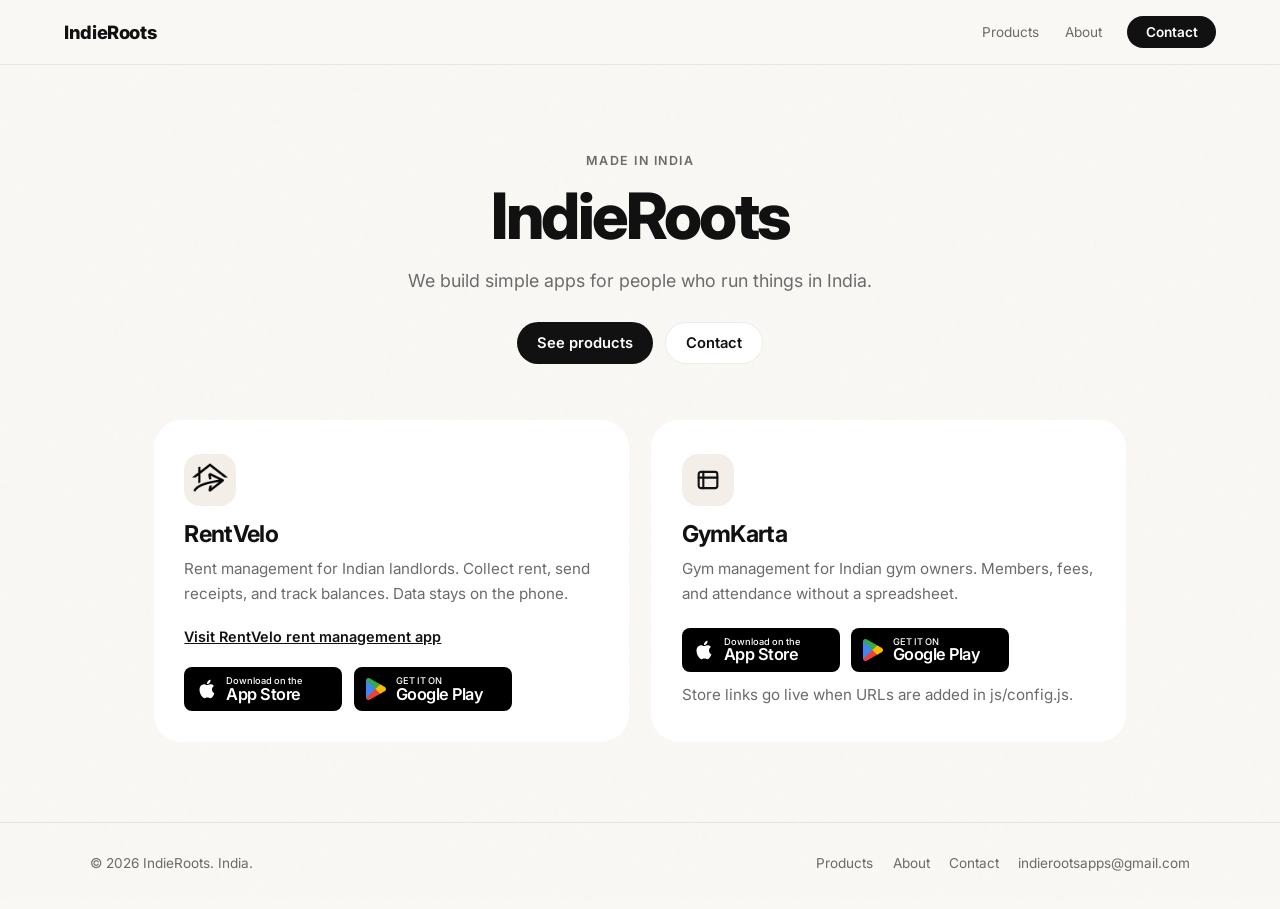
==== index.html @ f4661a48 "first commit" ====
<!DOCTYPE html>
<html lang="en">
<head>
  <meta charset="UTF-8" />
  <meta name="viewport" content="width=device-width, initial-scale=1.0" />
  <title>IndieRoots — Simple apps for people who run things in India</title>
  <meta name="description" content="IndieRoots builds focused apps for Indian operators. RentVelo for landlords. GymKarta for gym owners. Made in India." />
  <link rel="canonical" href="https://indieroots.in/" />
  <meta property="og:type" content="website" />
  <meta property="og:site_name" content="IndieRoots" />
  <meta property="og:title" content="IndieRoots — Simple apps for people who run things in India" />
  <meta property="og:description" content="IndieRoots builds focused apps for Indian operators. RentVelo for landlords. GymKarta for gym owners." />
  <meta property="og:url" content="https://indieroots.in/" />
  <meta property="og:image" content="https://indieroots.in/assets/og.png" />
  <meta name="twitter:card" content="summary_large_image" />
  <meta name="twitter:title" content="IndieRoots — Simple apps for people who run things in India" />
  <meta name="twitter:description" content="RentVelo for landlords. GymKarta for gym owners. Built in India." />
  <meta name="twitter:image" content="https://indieroots.in/assets/og.png" />
  <!-- After Search Console setup, paste the verification token: -->
  <!-- <meta name="google-site-verification" content="PASTE_TOKEN_HERE" /> -->
  <link rel="icon" href="/assets/rentvelo-logo.png" />
  <link href="https://fonts.googleapis.com/css2?family=Inter:wght@400;500;600;700;800&display=swap" rel="stylesheet" />
  <link rel="stylesheet" href="/css/site.css" />
  <script type="application/ld+json">
  {
    "@context": "https://schema.org",
    "@graph": [
      {
        "@type": "Organization",
        "@id": "https://indieroots.in/#org",
        "name": "IndieRoots",
        "url": "https://indieroots.in/",
        "email": "indierootsapps@gmail.com",
        "areaServed": { "@type": "Country", "name": "India" },
        "description": "IndieRoots builds simple apps for people who run things in India.",
        "makesOffer": [
          {
            "@type": "Offer",
            "itemOffered": {
              "@type": "SoftwareApplication",
              "name": "RentVelo",
              "url": "https://rentvelo.indieroots.in/",
              "applicationCategory": "BusinessApplication",
              "operatingSystem": "iOS, Android"
            }
          },
          {
            "@type": "Offer",
            "itemOffered": {
              "@type": "SoftwareApplication",
              "name": "GymKarta",
              "url": "https://indieroots.in/products/",
              "applicationCategory": "BusinessApplication",
              "operatingSystem": "iOS, Android"
            }
          }
        ]
      },
      {
        "@type": "WebSite",
        "name": "IndieRoots",
        "url": "https://indieroots.in/",
        "publisher": { "@id": "https://indieroots.in/#org" }
      }
    ]
  }
  </script>
</head>
<body>
  <nav>
    <a class="nav-brand" href="/">IndieRoots</a>
    <div class="nav-links">
      <a href="/products/">Products</a>
      <a href="/about/">About</a>
      <a href="/contact/" class="nav-cta">Contact</a>
    </div>
    <button class="hamburger" type="button" aria-label="Open menu"><span></span><span></span><span></span></button>
  </nav>
  <div class="mobile-menu" id="mobileMenu">
    <a href="/products/">Products</a>
    <a href="/about/">About</a>
    <a href="/contact/">Contact</a>
  </div>

  <main>
    <div class="wrap">
      <section class="hero">
        <div class="eyebrow">Made in India</div>
        <h1>IndieRoots</h1>
        <p class="lede">We build simple apps for people who run things in India.</p>
        <div class="hero-actions">
          <a class="btn btn-dark" href="/products/">See products</a>
          <a class="btn btn-ghost" href="/contact/">Contact</a>
        </div>
      </section>

      <section class="product-grid">
        <article class="product-card">
          <div class="product-mark"><img src="/assets/rentvelo-logo.png" alt="" /></div>
          <h2>RentVelo</h2>
          <p>Rent management for Indian landlords. Collect rent, send receipts, and track balances. Data stays on the phone.</p>
          <div class="card-links">
            <a class="text-link" href="https://rentvelo.indieroots.in/">Visit RentVelo rent management app</a>
          </div>
          <div class="card-links">
            <a class="btn-store" href="https://apps.apple.com/in/app/rentvelo-property-manager/id6761322535" aria-label="Download RentVelo on the App Store">
              <svg class="store-icon" viewBox="0 0 24 24" fill="currentColor"><path d="M18.71 19.5c-.83 1.24-1.71 2.45-3.05 2.47-1.34.03-1.77-.79-3.29-.79-1.53 0-2 .77-3.27.82-1.31.05-2.3-1.32-3.14-2.53C4.25 17 2.94 12.45 4.7 9.39c.87-1.52 2.43-2.48 4.12-2.51 1.28-.02 2.5.87 3.29.87.78 0 2.26-1.07 3.8-.91.65.03 2.47.26 3.64 1.98-.09.06-2.17 1.28-2.15 3.81.03 3.02 2.65 4.03 2.68 4.04-.03.07-.42 1.44-1.38 2.83M13 3.5c.73-.83 1.94-1.46 2.94-1.5.13 1.17-.34 2.35-1.04 3.19-.69.85-1.83 1.51-2.95 1.42-.15-1.15.41-2.35 1.05-3.11z"/></svg>
              <span class="btn-store-copy"><small>Download on the</small><strong>App Store</strong></span>
            </a>
            <a class="btn-store" href="https://play.google.com/store/apps/details?id=com.indieroots.rentVelo" aria-label="Get RentVelo on Google Play">
              <img class="store-icon" src="/assets/googlePlay.png" alt="" />
              <span class="btn-store-copy"><small>GET IT ON</small><strong>Google Play</strong></span>
            </a>
          </div>
        </article>

        <article class="product-card">
          <div class="product-mark">
            <svg viewBox="0 0 24 24" fill="none" stroke="#111" stroke-width="1.8" stroke-linecap="round"><rect x="4" y="5" width="16" height="14" rx="2"/><path d="M8 5v14M4 10h16"/></svg>
          </div>
          <h2>GymKarta</h2>
          <p>Gym management for Indian gym owners. Members, fees, and attendance without a spreadsheet.</p>
          <div class="card-links">
            <a class="btn-store" href="#" data-gymkarta-store="appStore" aria-label="Download GymKarta on the App Store">
              <svg class="store-icon" viewBox="0 0 24 24" fill="currentColor"><path d="M18.71 19.5c-.83 1.24-1.71 2.45-3.05 2.47-1.34.03-1.77-.79-3.29-.79-1.53 0-2 .77-3.27.82-1.31.05-2.3-1.32-3.14-2.53C4.25 17 2.94 12.45 4.7 9.39c.87-1.52 2.43-2.48 4.12-2.51 1.28-.02 2.5.87 3.29.87.78 0 2.26-1.07 3.8-.91.65.03 2.47.26 3.64 1.98-.09.06-2.17 1.28-2.15 3.81.03 3.02 2.65 4.03 2.68 4.04-.03.07-.42 1.44-1.38 2.83M13 3.5c.73-.83 1.94-1.46 2.94-1.5.13 1.17-.34 2.35-1.04 3.19-.69.85-1.83 1.51-2.95 1.42-.15-1.15.41-2.35 1.05-3.11z"/></svg>
              <span class="btn-store-copy"><small>Download on the</small><strong>App Store</strong></span>
            </a>
            <a class="btn-store" href="#" data-gymkarta-store="playStore" aria-label="Get GymKarta on Google Play">
              <img class="store-icon" src="/assets/googlePlay.png" alt="" />
              <span class="btn-store-copy"><small>GET IT ON</small><strong>Google Play</strong></span>
            </a>
          </div>
          <p class="note">Store links go live when URLs are added in js/config.js.</p>
        </article>
      </section>
    </div>
  </main>

  <footer>
    <div class="footer-inner">
      <p>© 2026 IndieRoots. India.</p>
      <div class="footer-links">
        <a href="/products/">Products</a>
        <a href="/about/">About</a>
        <a href="/contact/">Contact</a>
        <a href="mailto:indierootsapps@gmail.com">indierootsapps@gmail.com</a>
      </div>
    </div>
  </footer>
  <script src="/js/config.js"></script>
  <script src="/js/site.js"></script>
</body>
</html>
---- css/site.css ----
*,
*::before,
*::after {
  box-sizing: border-box;
  margin: 0;
  padding: 0
}

:root {
  --bg: #FAF8F5;
  --surface: #FFFFFF;
  --surface2: #F3EFE8;
  --text: #111111;
  --muted: #6B6B6B;
  --accent: #111111;
  --border: rgba(17, 17, 17, 0.08);
  --max: 1100px
}

html {
  scroll-behavior: smooth
}

body {
  background: var(--bg);
  color: var(--text);
  font-family: Inter, system-ui, sans-serif;
  min-height: 100vh;
  display: flex;
  flex-direction: column
}

body::before {
  content: "";
  position: fixed;
  inset: 0;
  opacity: .025;
  background-image: url("data:image/svg+xml,%3Csvg viewBox='0 0 200 200' xmlns='http://www.w3.org/2000/svg'%3E%3Cfilter id='n'%3E%3CfeTurbulence type='fractalNoise' baseFrequency='0.85' numOctaves='4' stitchTiles='stitch'/%3E%3C/filter%3E%3Crect width='100%25' height='100%25' filter='url(%23n)'/%3E%3C/svg%3E");
  pointer-events: none;
  z-index: 0
}

nav, main, footer {
  position: relative;
  z-index: 1
}

nav {
  position: sticky;
  top: 0;
  z-index: 200;
  display: flex;
  align-items: center;
  justify-content: space-between;
  padding: 1rem 5%;
  background: rgba(250, 248, 245, 0.86);
  backdrop-filter: blur(20px);
  border-bottom: 1px solid var(--border)
}

.nav-brand {
  font-weight: 800;
  font-size: 1.15rem;
  letter-spacing: -.02em;
  color: var(--text);
  text-decoration: none
}

.nav-links {
  display: flex;
  gap: 1.6rem;
  align-items: center
}

.nav-links a {
  color: var(--muted);
  text-decoration: none;
  font-size: .85rem
}

.nav-links a:hover,
.nav-links a.is-active {
  color: var(--text)
}

.nav-cta {
  background: #111 !important;
  color: #fff !important;
  padding: .5rem 1.15rem !important;
  border-radius: 999px !important;
  font-weight: 600 !important
}

.hamburger {
  display: none;
  flex-direction: column;
  gap: 5px;
  cursor: pointer;
  padding: 4px;
  background: none;
  border: 0
}

.hamburger span {
  width: 22px;
  height: 2px;
  background: var(--muted);
  border-radius: 2px
}

.mobile-menu {
  display: none;
  position: sticky;
  top: 57px;
  z-index: 199;
  background: #faf8f5;
  padding: 1rem 5% 1.4rem;
  flex-direction: column;
  gap: 1rem;
  border-bottom: 1px solid var(--border)
}

.mobile-menu.open {
  display: flex
}

.mobile-menu a {
  color: var(--muted);
  text-decoration: none
}

main {
  flex: 1
}

.wrap {
  max-width: var(--max);
  margin: 0 auto;
  padding: 5.5rem 5% 5rem
}

.hero {
  text-align: center;
  max-width: 720px;
  margin: 0 auto 3.5rem
}

.eyebrow {
  color: var(--muted);
  font-size: .78rem;
  letter-spacing: .12em;
  text-transform: uppercase;
  font-weight: 600;
  margin-bottom: .8rem
}

h1 {
  font-size: clamp(2.4rem, 6vw, 4rem);
  font-weight: 800;
  letter-spacing: -.04em;
  line-height: 1.08
}

.lede {
  color: var(--muted);
  font-size: 1.12rem;
  line-height: 1.7;
  margin-top: 1rem
}

.hero-actions {
  display: flex;
  gap: .75rem;
  justify-content: center;
  flex-wrap: wrap;
  margin-top: 1.6rem
}

.btn {
  display: inline-flex;
  align-items: center;
  justify-content: center;
  text-decoration: none;
  border-radius: 999px;
  padding: .7rem 1.25rem;
  font-weight: 600;
  font-size: .92rem
}

.btn-dark {
  background: #111;
  color: #fff
}

.btn-ghost {
  background: #fff;
  color: var(--text);
  border: 1px solid var(--border)
}

.product-grid {
  display: grid;
  grid-template-columns: 1fr 1fr;
  gap: 1.4rem
}

.product-card {
  background: #fff;
  border-radius: 28px;
  padding: 2.1rem 1.9rem 1.9rem;
  text-align: left
}

.product-card h2 {
  font-size: 1.45rem;
  letter-spacing: -.03em;
  margin: .9rem 0 .45rem
}

.product-card p {
  color: var(--muted);
  line-height: 1.65;
  font-size: .95rem
}

.product-mark {
  width: 52px;
  height: 52px;
  border-radius: 16px;
  background: var(--surface2);
  display: grid;
  place-items: center;
  overflow: hidden
}

.product-mark img,
.product-mark svg {
  width: 28px;
  height: 28px
}

.product-mark img {
  width: 100%;
  height: 100%;
  object-fit: cover
}

.card-links {
  display: flex;
  flex-wrap: wrap;
  gap: .7rem;
  margin-top: 1.4rem;
  align-items: center
}

.btn-store {
  display: inline-flex;
  align-items: center;
  gap: .55rem;
  text-decoration: none;
  padding: .4rem .95rem .4rem .7rem;
  border-radius: 8px;
  background: #000;
  color: #fff;
  height: 44px;
  min-width: 158px;
  font-family: Inter, system-ui, sans-serif
}

.store-icon {
  width: 22px;
  height: 22px;
  object-fit: contain;
  display: block;
  flex-shrink: 0
}

.btn-store-copy {
  display: flex;
  flex-direction: column;
  align-items: flex-start;
  line-height: 1.05
}

.btn-store-copy small {
  font-size: .58rem;
  font-weight: 500
}

.btn-store-copy strong {
  font-size: 1.02rem;
  font-weight: 600;
  letter-spacing: -.03em
}

.text-link {
  color: var(--text);
  font-weight: 600;
  font-size: .9rem
}

.page-title {
  font-size: clamp(2rem, 4vw, 2.8rem);
  letter-spacing: -.03em;
  margin-bottom: .7rem
}

.prose {
  color: var(--muted);
  font-size: 1.05rem;
  line-height: 1.75;
  max-width: 640px
}

.prose + .prose,
.stack p + p {
  margin-top: 1rem
}

.product-detail {
  display: grid;
  grid-template-columns: 1.1fr .9fr;
  gap: 2rem;
  align-items: start;
  background: #fff;
  border-radius: 28px;
  padding: 2.2rem;
  margin-top: 1.5rem
}

.product-detail h2 {
  font-size: 1.7rem;
  letter-spacing: -.03em;
  margin-bottom: .5rem
}

.bullets {
  margin: 1.1rem 0 1.4rem;
  padding-left: 1.1rem;
  color: var(--muted);
  line-height: 1.8
}

.note {
  font-size: .82rem;
  color: var(--muted);
  margin-top: .6rem
}

.contact-card {
  background: #fff;
  border-radius: 28px;
  padding: 2rem;
  margin-top: 2rem;
  max-width: 560px
}

.contact-card a {
  color: var(--text);
  font-weight: 700;
  font-size: 1.15rem
}

footer {
  border-top: 1px solid var(--border);
  padding: 2rem 5% 2.4rem
}

.footer-inner {
  max-width: var(--max);
  margin: 0 auto;
  display: flex;
  justify-content: space-between;
  gap: 1.5rem;
  flex-wrap: wrap;
  color: var(--muted);
  font-size: .85rem
}

.footer-links {
  display: flex;
  gap: 1.2rem;
  flex-wrap: wrap
}

.footer-links a {
  color: var(--muted);
  text-decoration: none
}

.footer-links a:hover {
  color: var(--text)
}

@media (max-width: 800px) {
  .product-grid,
  .product-detail {
    grid-template-columns: 1fr
  }

  .nav-links {
    display: none
  }

  .hamburger {
    display: flex
  }
}
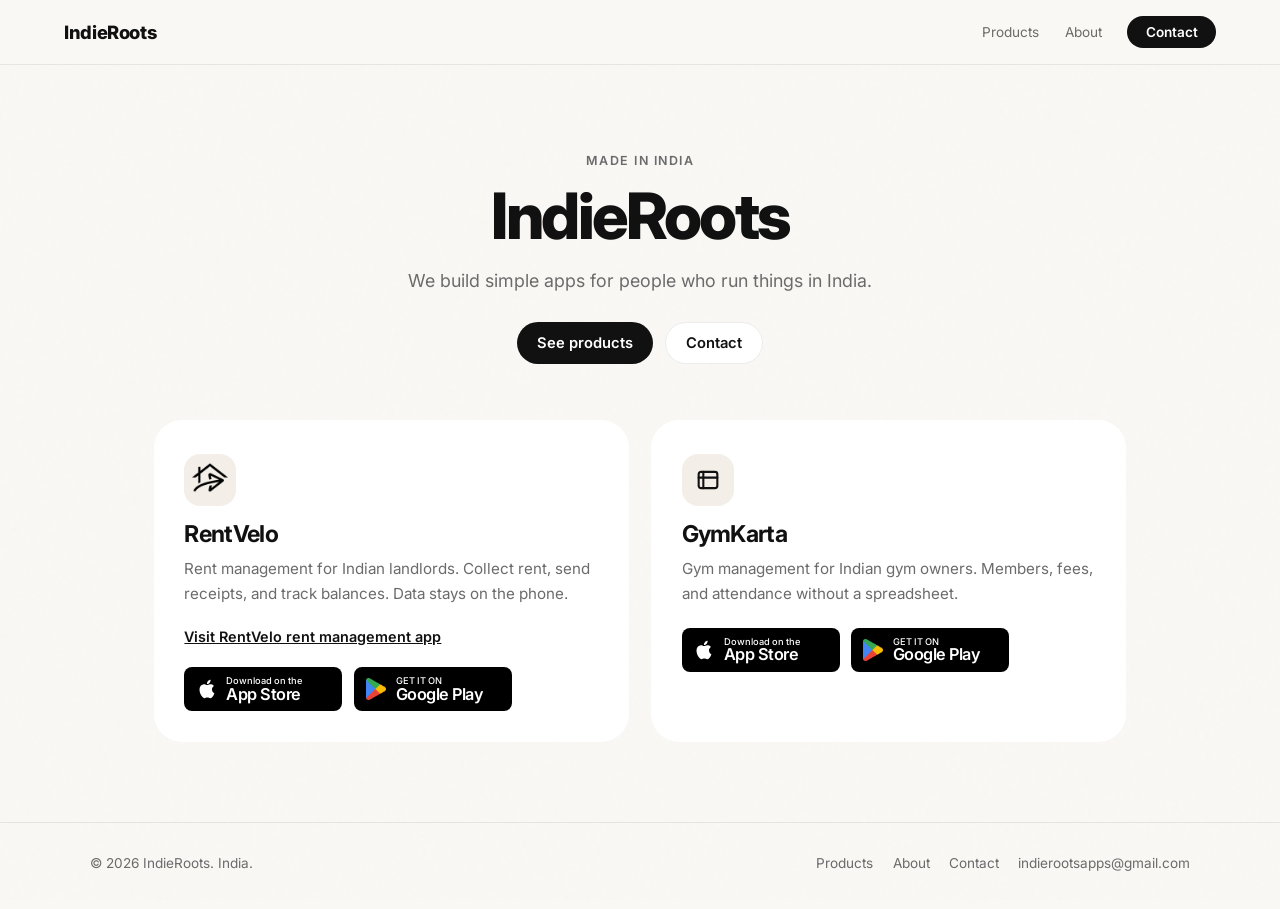
==== commit c1d719aa: "misc" ====
--- a/index.html
+++ b/index.html
@@ -130,7 +130,6 @@
               <span class="btn-store-copy"><small>GET IT ON</small><strong>Google Play</strong></span>
             </a>
           </div>
-          <p class="note">Store links go live when URLs are added in js/config.js.</p>
         </article>
       </section>
     </div>
